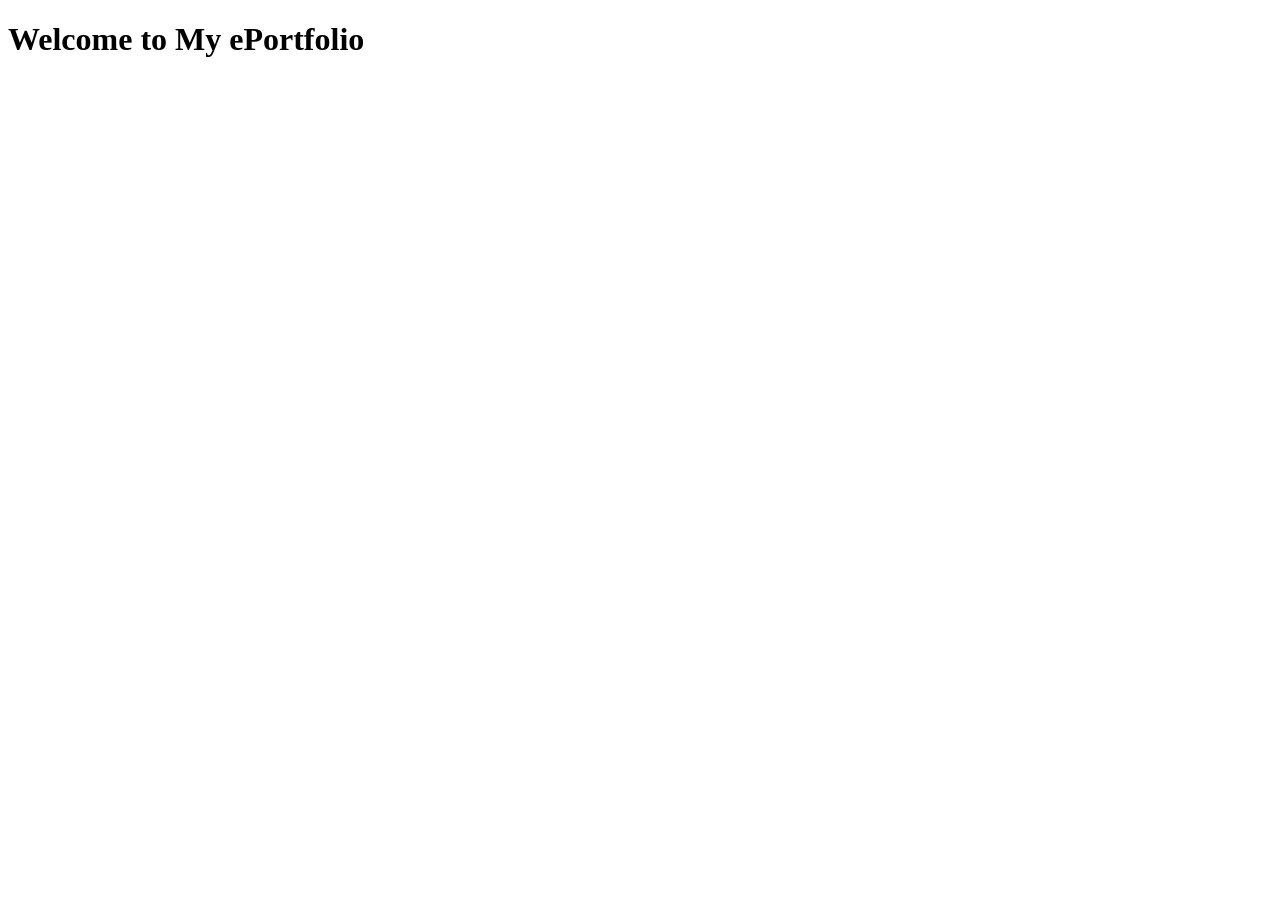
==== index.html @ e2fa6a18 "initial commit" ====
<!DOCTYPE html>
<html lang="en">
<head>
    <meta charset="UTF-8">
    <meta name="viewport" content="width=device-width, initial-scale=1.0">
    <title>Jonas Besier - ePortfolio</title>
</head>
<body>
    <header>
        <h1>Welcome to My ePortfolio</h1>
    </header>
    
    <main>
        <!-- Your content goes here -->
    </main>
</body>
</html>
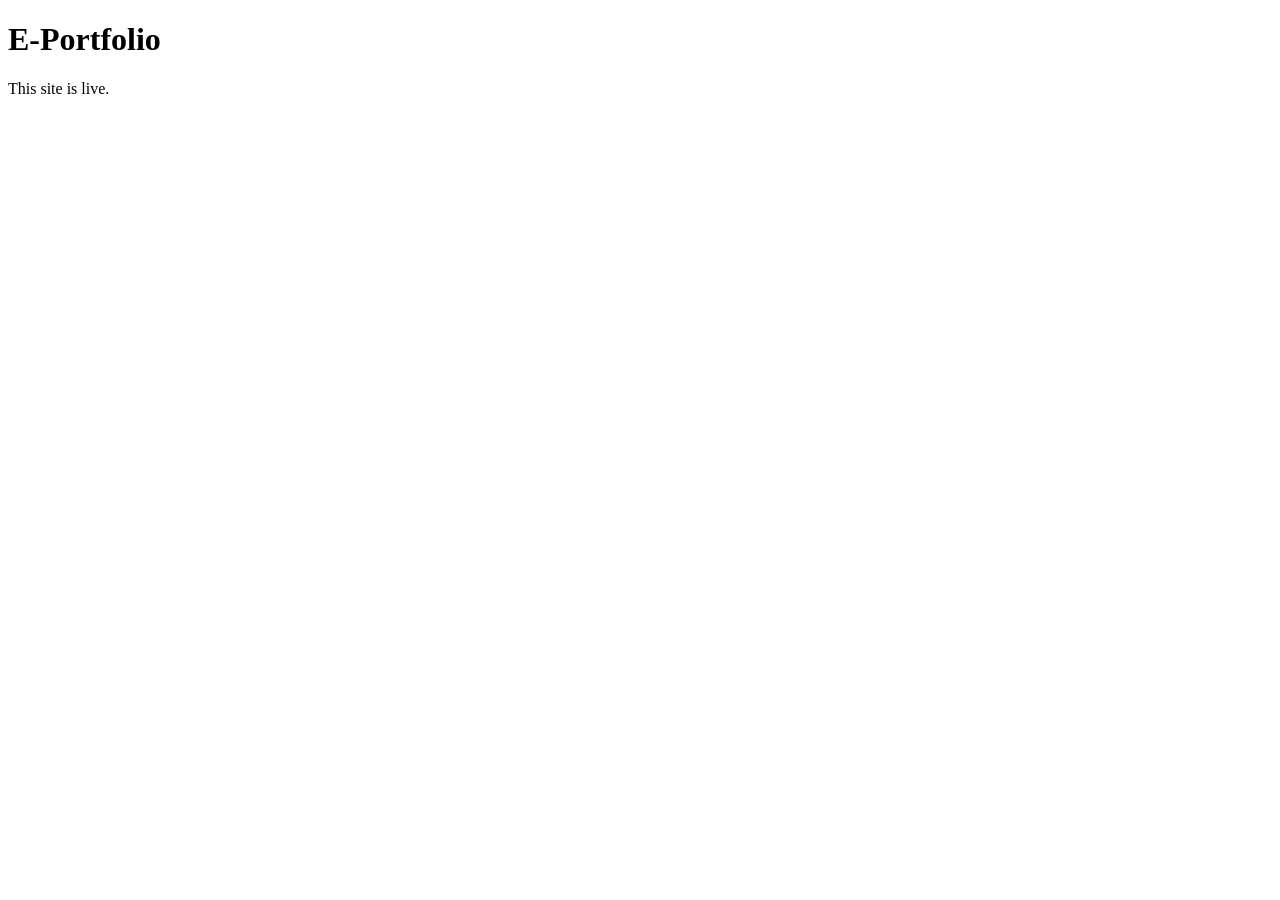
==== commit c36ca3fd: "test" ====
--- a/index.html
+++ b/index.html
@@ -1,17 +1,12 @@
-<!DOCTYPE html>
+<!doctype html>
 <html lang="en">
-<head>
-    <meta charset="UTF-8">
-    <meta name="viewport" content="width=device-width, initial-scale=1.0">
-    <title>Jonas Besier - ePortfolio</title>
-</head>
-<body>
-    <header>
-        <h1>Welcome to My ePortfolio</h1>
-    </header>
-    
-    <main>
-        <!-- Your content goes here -->
-    </main>
-</body>
-</html>+  <head>
+    <meta charset="utf-8">
+    <meta name="viewport" content="width=device-width, initial-scale=1">
+    <title>E-Portfolio</title>
+  </head>
+  <body>
+    <h1>E-Portfolio</h1>
+    <p>This site is live.</p>
+  </body>
+</html>
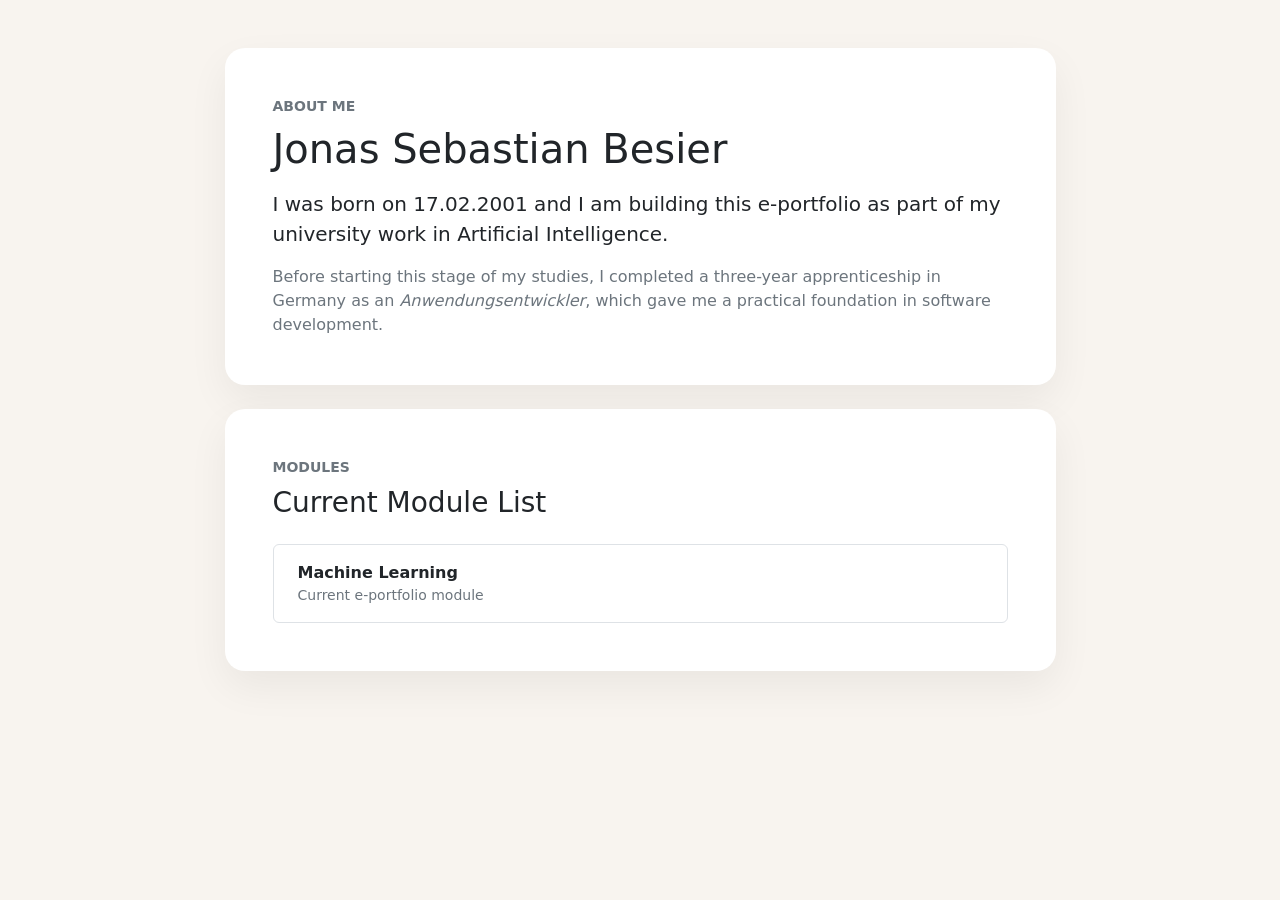
==== commit ad27b460: "added a main page" ====
--- a/index.html
+++ b/index.html
@@ -3,10 +3,68 @@
   <head>
     <meta charset="utf-8">
     <meta name="viewport" content="width=device-width, initial-scale=1">
-    <title>E-Portfolio</title>
+    <title>Jonas Sebastian Besier | E-Portfolio</title>
+    <link
+      href="https://cdn.jsdelivr.net/npm/bootstrap@5.3.8/dist/css/bootstrap.min.css"
+      rel="stylesheet"
+      integrity="sha384-sRIl4kxILFvY47J16cr9ZwB07vP4J8+LH7qKQnuqkuIAvNWLzeN8tE5YBujZqJLB"
+      crossorigin="anonymous"
+    >
+    <style>
+      body {
+        background-color: #f8f4ef;
+      }
+
+      .intro-card,
+      .module-card {
+        border: 0;
+        border-radius: 1.25rem;
+        box-shadow: 0 1rem 2.5rem rgba(0, 0, 0, 0.06);
+      }
+    </style>
   </head>
   <body>
-    <h1>E-Portfolio</h1>
-    <p>This site is live.</p>
+    <main class="py-5">
+      <div class="container">
+        <div class="row justify-content-center">
+          <div class="col-lg-9">
+            <div class="card intro-card mb-4">
+              <div class="card-body p-4 p-md-5">
+                <p class="text-uppercase text-secondary fw-semibold small mb-2">About Me</p>
+                <h1 class="display-6 mb-3">Jonas Sebastian Besier</h1>
+                <p class="lead mb-3">
+                  I was born on 17.02.2001 and I am building this e-portfolio as part of my
+                  university work in Artificial Intelligence.
+                </p>
+                <p class="mb-0 text-secondary">
+                  Before starting this stage of my studies, I completed a three-year apprenticeship
+                  in Germany as an <em>Anwendungsentwickler</em>, which gave me a practical
+                  foundation in software development.
+                </p>
+              </div>
+            </div>
+
+            <div class="card module-card">
+              <div class="card-body p-4 p-md-5">
+                <p class="text-uppercase text-secondary fw-semibold small mb-2">Modules</p>
+                <h2 class="h3 mb-4">Current Module List</h2>
+                <div class="list-group">
+                  <div class="list-group-item list-group-item-action py-3 px-4">
+                    <div class="fw-semibold">Machine Learning</div>
+                    <div class="text-secondary small">Current e-portfolio module</div>
+                  </div>
+                </div>
+              </div>
+            </div>
+          </div>
+        </div>
+      </div>
+    </main>
+
+    <script
+      src="https://cdn.jsdelivr.net/npm/bootstrap@5.3.8/dist/js/bootstrap.bundle.min.js"
+      integrity="sha384-FKyoEForCGlyvwx9Hj09JcYn3nv7wiPVlz7YYwJrWVcXK/BmnVDxM+D2scQbITxI"
+      crossorigin="anonymous"
+    ></script>
   </body>
 </html>
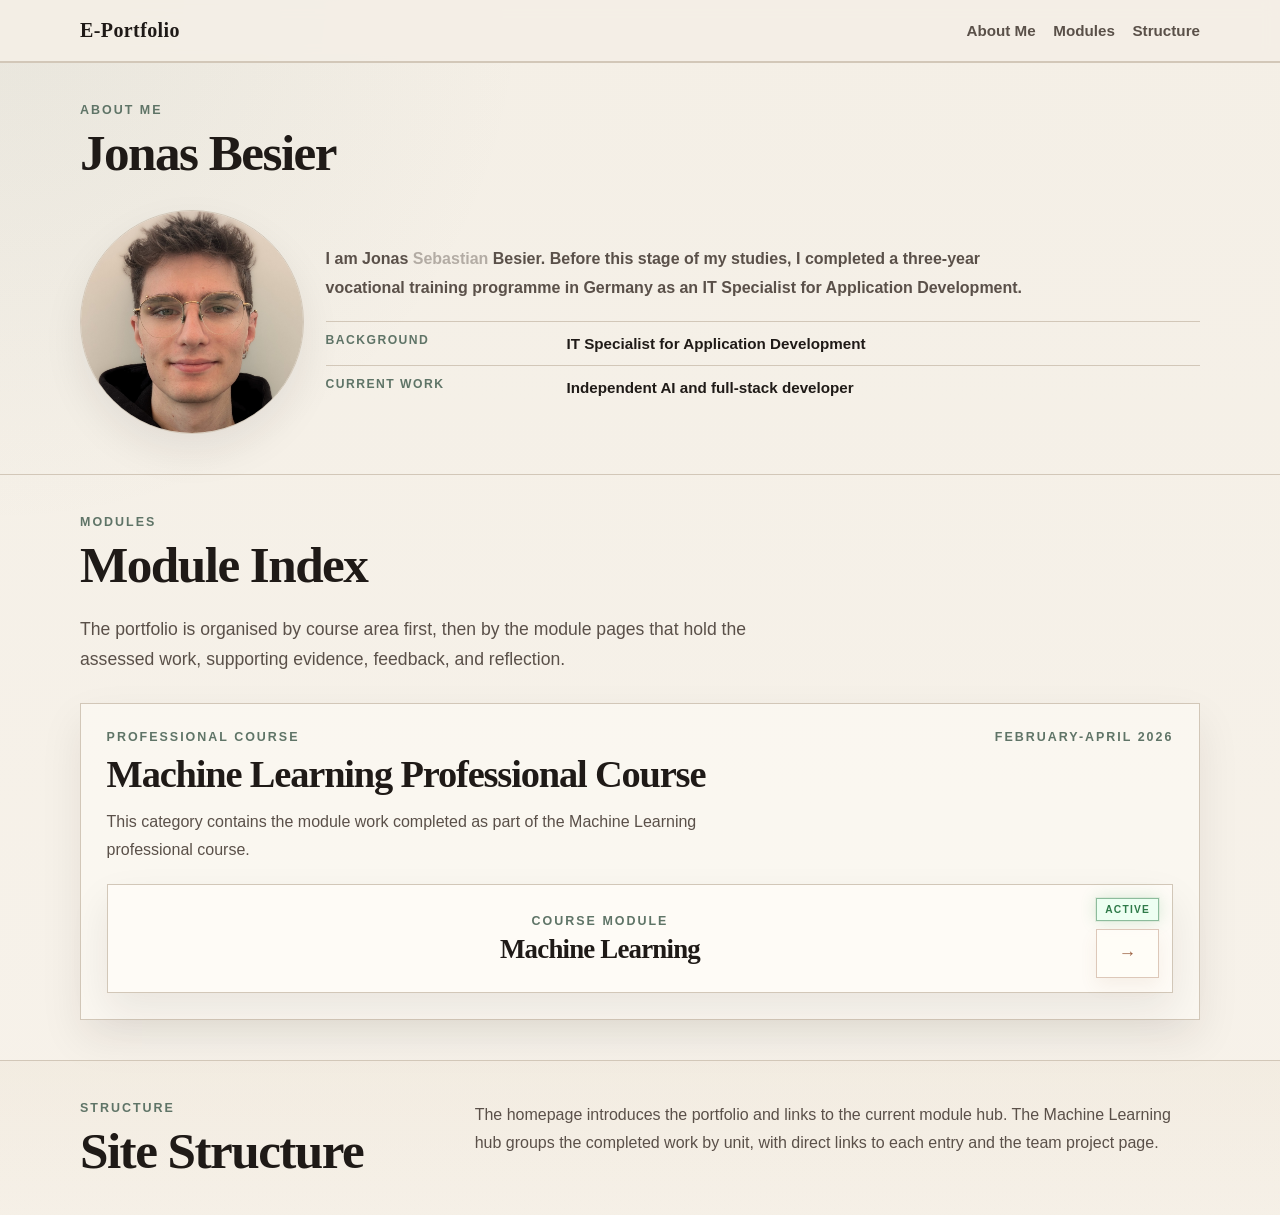
==== commit 411fc307: "Fix portfolio links and clean up structure" ====
--- a/index.html
+++ b/index.html
@@ -3,68 +3,125 @@
   <head>
     <meta charset="utf-8">
     <meta name="viewport" content="width=device-width, initial-scale=1">
-    <title>Jonas Sebastian Besier | E-Portfolio</title>
-    <link
-      href="https://cdn.jsdelivr.net/npm/bootstrap@5.3.8/dist/css/bootstrap.min.css"
-      rel="stylesheet"
-      integrity="sha384-sRIl4kxILFvY47J16cr9ZwB07vP4J8+LH7qKQnuqkuIAvNWLzeN8tE5YBujZqJLB"
-      crossorigin="anonymous"
-    >
-    <style>
-      body {
-        background-color: #f8f4ef;
-      }
-
-      .intro-card,
-      .module-card {
-        border: 0;
-        border-radius: 1.25rem;
-        box-shadow: 0 1rem 2.5rem rgba(0, 0, 0, 0.06);
-      }
-    </style>
+    <title>E-Portfolio</title>
+    <link rel="stylesheet" href="styles.css">
+    <script src="script.js" defer></script>
   </head>
   <body>
-    <main class="py-5">
-      <div class="container">
-        <div class="row justify-content-center">
-          <div class="col-lg-9">
-            <div class="card intro-card mb-4">
-              <div class="card-body p-4 p-md-5">
-                <p class="text-uppercase text-secondary fw-semibold small mb-2">About Me</p>
-                <h1 class="display-6 mb-3">Jonas Sebastian Besier</h1>
-                <p class="lead mb-3">
-                  I was born on 17.02.2001 and I am building this e-portfolio as part of my
-                  university work in Artificial Intelligence.
+    <header class="site-header">
+      <div class="shell header-row">
+        <a class="brand" href="index.html">E-Portfolio</a>
+        <div class="header-actions">
+          <button
+            class="nav-toggle"
+            type="button"
+            aria-expanded="false"
+            aria-controls="site-nav"
+            aria-label="Open navigation menu"
+          >
+            <span></span>
+            <span></span>
+            <span></span>
+          </button>
+          <nav id="site-nav" class="site-nav" aria-label="Primary">
+            <a href="#about-me">About Me</a>
+            <a href="#modules">Modules</a>
+            <a href="#structure">Structure</a>
+          </nav>
+        </div>
+      </div>
+    </header>
+
+    <main>
+      <section id="about-me" class="section">
+        <div class="shell section-grid about-section-grid reveal">
+          <div class="section-head">
+            <p class="eyebrow">About Me</p>
+            <h2>Jonas Besier</h2>
+          </div>
+          <div class="section-copy">
+            <div class="about-profile">
+              <figure class="profile-photo">
+                <img src="assets/images/jonas-besier.jpg" alt="Jonas Besier">
+              </figure>
+              <div class="about-text">
+                <p class="about-summary">
+                  I am Jonas <span class="muted-name">Sebastian</span> Besier. Before this stage
+                  of my studies, I completed a three-year vocational training programme in Germany
+                  as an IT Specialist for Application Development.
                 </p>
-                <p class="mb-0 text-secondary">
-                  Before starting this stage of my studies, I completed a three-year apprenticeship
-                  in Germany as an <em>Anwendungsentwickler</em>, which gave me a practical
-                  foundation in software development.
-                </p>
-              </div>
-            </div>
-
-            <div class="card module-card">
-              <div class="card-body p-4 p-md-5">
-                <p class="text-uppercase text-secondary fw-semibold small mb-2">Modules</p>
-                <h2 class="h3 mb-4">Current Module List</h2>
-                <div class="list-group">
-                  <div class="list-group-item list-group-item-action py-3 px-4">
-                    <div class="fw-semibold">Machine Learning</div>
-                    <div class="text-secondary small">Current e-portfolio module</div>
-                  </div>
-                </div>
+                <ul class="about-facts" aria-label="Profile highlights">
+                  <li>
+                    <span>Background</span>
+                    <strong>IT Specialist for Application Development</strong>
+                  </li>
+                  <li>
+                    <span>Current work</span>
+                    <strong>Independent AI and full-stack developer</strong>
+                  </li>
+                </ul>
               </div>
             </div>
           </div>
         </div>
-      </div>
+      </section>
+
+      <section id="modules" class="section">
+        <div class="shell">
+          <div class="section-head section-head-wide reveal">
+            <p class="eyebrow">Modules</p>
+            <h2>Module Index</h2>
+            <p class="section-intro">
+              The portfolio is organised by course area first, then by the module pages that hold
+              the assessed work, supporting evidence, feedback, and reflection.
+            </p>
+          </div>
+
+          <section class="course-group reveal reveal-delay-1" aria-label="Machine Learning Professional Course">
+            <div class="course-group-head">
+              <div class="course-meta">
+                <p class="eyebrow">Professional Course</p>
+                <p class="timeframe">February-April 2026</p>
+              </div>
+              <h3>Machine Learning Professional Course</h3>
+              <p class="course-group-copy">
+                This category contains the module work completed as part of the Machine Learning
+                professional course.
+              </p>
+            </div>
+
+            <a class="module-card" href="machine-learning/index.html">
+              <div class="module-card-head">
+                <div>
+                  <p class="card-label">Course Module</p>
+                  <h3>Machine Learning</h3>
+                </div>
+              </div>
+              <span class="status-chip status-chip-active">Active</span>
+              <div class="module-card-foot">
+                <span class="module-card-button">Open module hub</span>
+              </div>
+            </a>
+          </section>
+        </div>
+      </section>
+
+      <section id="structure" class="section section-alt">
+        <div class="shell section-grid reveal">
+          <div class="section-head">
+            <p class="eyebrow">Structure</p>
+            <h2>Site Structure</h2>
+          </div>
+          <div class="section-copy">
+            <p>
+              The homepage introduces the portfolio and links to the current module hub. The
+              Machine Learning hub groups the completed work by unit, with direct links to each
+              entry and the team project page.
+            </p>
+          </div>
+        </div>
+      </section>
     </main>
 
-    <script
-      src="https://cdn.jsdelivr.net/npm/bootstrap@5.3.8/dist/js/bootstrap.bundle.min.js"
-      integrity="sha384-FKyoEForCGlyvwx9Hj09JcYn3nv7wiPVlz7YYwJrWVcXK/BmnVDxM+D2scQbITxI"
-      crossorigin="anonymous"
-    ></script>
   </body>
 </html>
--- a/styles.css
+++ b/styles.css
@@ -0,0 +1,1155 @@
+:root {
+  color-scheme: light;
+  --paper: #f4efe6;
+  --paper-strong: #ece3d4;
+  --ink: #1f1a17;
+  --ink-soft: #5a5049;
+  --line: #d2c7b8;
+  --line-strong: #b9ab97;
+  --sage: #5f7467;
+  --rust: #9c6041;
+  --rust-soft: #c88a63;
+  --white: #fffdf8;
+  --shadow: 0 18px 40px rgba(36, 28, 21, 0.08);
+  --font-display: "Iowan Old Style", "Palatino Linotype", "Book Antiqua", "URW Palladio L", serif;
+  --font-body: "Avenir Next", "Frutiger", "Trebuchet MS", sans-serif;
+}
+
+*,
+*::before,
+*::after {
+  box-sizing: border-box;
+}
+
+html {
+  scroll-behavior: smooth;
+}
+
+body {
+  margin: 0;
+  min-height: 100vh;
+  background:
+    radial-gradient(circle at top left, rgba(95, 116, 103, 0.08), transparent 30%),
+    linear-gradient(180deg, var(--paper) 0%, #f7f2ea 100%);
+  color: var(--ink);
+  font-family: var(--font-body);
+}
+
+a {
+  color: inherit;
+}
+
+.reveal {
+  --reveal-delay: 0ms;
+  opacity: 1;
+  transform: none;
+  transition: none;
+}
+
+.reveal-delay-1 {
+  --reveal-delay: 90ms;
+}
+
+.reveal-delay-2 {
+  --reveal-delay: 180ms;
+}
+
+.reveal-delay-3 {
+  --reveal-delay: 270ms;
+}
+
+.shell {
+  width: min(100% - 2rem, 70rem);
+  margin: 0 auto;
+}
+
+.site-header {
+  position: sticky;
+  top: 0;
+  z-index: 1000;
+  border-bottom: 1px solid var(--line);
+  background: rgba(244, 239, 230, 0.94);
+  backdrop-filter: blur(8px);
+}
+
+section[id] {
+  scroll-margin-top: 6.5rem;
+}
+
+.header-row,
+.footer-row {
+  display: flex;
+  align-items: center;
+  justify-content: space-between;
+  gap: 1rem;
+  padding: 1.2rem 0;
+}
+
+.brand {
+  font-family: var(--font-display);
+  font-size: 1.25rem;
+  font-weight: 700;
+  letter-spacing: 0.02em;
+  text-decoration: none;
+}
+
+.header-context {
+  display: none;
+  color: var(--ink-soft);
+  font-size: 0.78rem;
+  font-weight: 700;
+  letter-spacing: 0.02em;
+  text-transform: none;
+}
+
+.header-actions {
+  display: flex;
+  align-items: center;
+  gap: 1rem;
+}
+
+.nav-toggle {
+  display: none;
+  align-items: center;
+  justify-content: center;
+  flex-direction: column;
+  gap: 0.28rem;
+  width: 2.85rem;
+  height: 2.85rem;
+  padding: 0;
+  border: 1px solid var(--line);
+  background: rgba(255, 253, 248, 0.78);
+  color: var(--ink);
+  cursor: pointer;
+  box-shadow: var(--shadow);
+}
+
+.nav-toggle span {
+  display: block;
+  width: 1.1rem;
+  height: 1.5px;
+  background: var(--ink);
+  transition:
+    transform 220ms ease,
+    opacity 220ms ease;
+}
+
+.site-nav {
+  display: flex;
+  flex-wrap: wrap;
+  gap: 1.1rem;
+}
+
+.site-nav a {
+  color: var(--ink-soft);
+  font-size: 0.95rem;
+  font-weight: 600;
+  text-decoration: none;
+}
+
+.back-link {
+  color: var(--rust-soft);
+  font-size: 0.95rem;
+  font-weight: 600;
+  text-decoration: none;
+}
+
+.site-nav a:hover,
+.site-nav a:focus,
+.module-card:hover,
+.module-card:focus {
+  color: var(--ink);
+}
+
+.back-link:hover,
+.back-link:focus {
+  color: var(--rust);
+}
+
+.hero,
+.module-stage {
+  padding: 4.5rem 0 3rem;
+}
+
+.hero-grid,
+.section-grid {
+  display: grid;
+  gap: 2rem;
+}
+
+.hero-grid {
+  grid-template-columns: minmax(0, 1fr);
+}
+
+.hero-copy {
+  max-width: 52rem;
+}
+
+.eyebrow,
+.panel-kicker,
+.card-label {
+  margin: 0 0 0.75rem;
+  color: var(--sage);
+  font-size: 0.78rem;
+  font-weight: 700;
+  letter-spacing: 0.16em;
+  text-transform: uppercase;
+}
+
+.module-card-head .card-label {
+  margin: 0 0 0.55rem;
+}
+
+.hero-title,
+.section-head h2,
+.module-card h3,
+.roadmap h2 {
+  margin: 0;
+  font-family: var(--font-display);
+  font-weight: 700;
+  letter-spacing: -0.03em;
+  line-height: 0.95;
+}
+
+.hero-title {
+  max-width: 12ch;
+  font-size: clamp(3rem, 7vw, 5.6rem);
+}
+
+.lead,
+.section-intro {
+  max-width: 42rem;
+  margin: 1.5rem 0 0;
+  color: var(--ink-soft);
+  font-size: 1.1rem;
+  line-height: 1.75;
+}
+
+.hero-actions {
+  display: flex;
+  gap: 0.75rem;
+  margin-top: 1.5rem;
+}
+
+.cta-link {
+  display: inline-flex;
+  align-items: center;
+  justify-content: center;
+  padding: 0.82rem 1rem;
+  border: 1px solid var(--line);
+  background: rgba(255, 253, 248, 0.84);
+  box-shadow: var(--shadow);
+  color: var(--ink);
+  font-size: 0.95rem;
+  font-weight: 700;
+  text-decoration: none;
+}
+
+.cta-link:hover,
+.cta-link:focus {
+  border-color: var(--line-strong);
+  color: var(--ink);
+}
+
+.summary-panel,
+.module-card,
+.roadmap article {
+  border: 1px solid var(--line);
+  background: rgba(255, 253, 248, 0.8);
+  box-shadow: var(--shadow);
+}
+
+.summary-panel {
+  padding: 1.5rem;
+}
+
+.meta-list {
+  margin: 0;
+  padding: 0;
+  list-style: none;
+}
+
+.meta-list li {
+  display: flex;
+  justify-content: space-between;
+  gap: 1rem;
+  padding: 0.9rem 0;
+  border-top: 1px solid var(--line);
+}
+
+.meta-list li:first-child {
+  border-top: 0;
+  padding-top: 0;
+}
+
+.meta-list span {
+  color: var(--ink-soft);
+}
+
+.meta-list strong {
+  font-weight: 700;
+  text-align: right;
+}
+
+.section {
+  padding: 2.5rem 0;
+  border-top: 1px solid var(--line);
+}
+
+.section-alt {
+  background: linear-gradient(180deg, rgba(236, 227, 212, 0.38), rgba(236, 227, 212, 0.14));
+}
+
+.section-grid {
+  grid-template-columns: minmax(14rem, 0.8fr) minmax(0, 1.6fr);
+}
+
+.about-section-grid {
+  grid-template-columns: minmax(0, 1fr);
+}
+
+.section-head h2 {
+  font-size: clamp(2rem, 4vw, 3.2rem);
+}
+
+.section-head-wide {
+  max-width: 44rem;
+  margin-bottom: 1.75rem;
+}
+
+.section-copy p {
+  margin: 0 0 1rem;
+  max-width: 44rem;
+  color: var(--ink-soft);
+  font-size: 1rem;
+  line-height: 1.8;
+}
+
+.section-copy p:last-child {
+  margin-bottom: 0;
+}
+
+.about-profile {
+  display: grid;
+  grid-template-columns: minmax(11rem, 14rem) minmax(0, 1fr);
+  align-items: center;
+  gap: 1.35rem;
+}
+
+.profile-photo {
+  margin: 0;
+}
+
+.profile-photo img {
+  display: block;
+  width: 100%;
+  aspect-ratio: 1;
+  border: 1px solid var(--line);
+  border-radius: 50%;
+  box-shadow: var(--shadow);
+  object-fit: cover;
+}
+
+.about-text {
+  min-width: 0;
+}
+
+.about-summary {
+  color: var(--ink);
+  font-size: 1.08rem;
+  font-weight: 600;
+  line-height: 1.65;
+}
+
+.muted-name {
+  opacity: 0.42;
+}
+
+.about-facts {
+  display: grid;
+  gap: 0.65rem;
+  margin: 1.15rem 0 0;
+  padding: 0;
+  list-style: none;
+}
+
+.about-facts li {
+  display: grid;
+  grid-template-columns: minmax(7.5rem, 0.36fr) minmax(0, 1fr);
+  gap: 0.8rem;
+  align-items: start;
+  padding-top: 0.65rem;
+  border-top: 1px solid var(--line);
+}
+
+.about-facts span {
+  color: var(--sage);
+  font-size: 0.76rem;
+  font-weight: 700;
+  letter-spacing: 0.12em;
+  text-transform: uppercase;
+}
+
+.about-facts strong {
+  color: var(--ink);
+  font-size: 0.95rem;
+  line-height: 1.45;
+}
+
+.focus-list {
+  display: flex;
+  flex-wrap: wrap;
+  gap: 0.75rem;
+  margin: 0;
+  padding: 0;
+  list-style: none;
+}
+
+.focus-list li {
+  padding: 0.8rem 1rem;
+  border: 1px solid var(--line);
+  background: rgba(255, 253, 248, 0.74);
+  color: var(--ink);
+  font-size: 0.95rem;
+  font-weight: 600;
+}
+
+.structure-list {
+  margin-top: 1rem;
+}
+
+.structure-list li {
+  flex: 1 1 14rem;
+}
+
+.module-card {
+  display: block;
+  position: relative;
+  padding: 1.05rem 1.15rem;
+  text-decoration: none;
+  transition: transform 180ms ease, border-color 180ms ease, box-shadow 180ms ease;
+}
+
+.module-card-static {
+  cursor: default;
+}
+
+.module-card-static:hover,
+.module-card-static:focus {
+  transform: none;
+  border-color: var(--line);
+}
+
+.archive-group + .archive-group {
+  margin-top: 0.95rem;
+  padding-top: 0.95rem;
+  border-top: 1px solid var(--line);
+}
+
+.archive-group {
+  display: grid;
+  grid-template-columns: minmax(0, 1fr);
+  gap: 1rem;
+  align-items: start;
+}
+
+.archive-heading {
+  margin-bottom: 0.15rem;
+  padding-top: 0.2rem;
+}
+
+.archive-group > .module-card,
+.archive-group > .archive-note {
+  grid-column: auto;
+}
+
+.archive-group .module-card + .module-card,
+.archive-group .module-card + .archive-note,
+.archive-group .archive-note + .module-card {
+  margin-top: 0.75rem;
+}
+
+.archive-heading h3,
+.archive-note h4 {
+  margin: 0.35rem 0 0;
+  font-family: var(--font-display);
+  font-size: clamp(1.15rem, 1.6vw, 1.45rem);
+  font-weight: 700;
+  letter-spacing: -0.02em;
+  line-height: 1.05;
+}
+
+.archive-note {
+  padding: 1.6rem;
+  border: 1px solid var(--line);
+  background: rgba(255, 253, 248, 0.68);
+  box-shadow: var(--shadow);
+}
+
+.archive-note--todo {
+  border-color: var(--line);
+  background: rgba(255, 253, 248, 0.8);
+}
+
+.archive-note .status-chip {
+  margin-bottom: 1rem;
+}
+
+.course-group {
+  padding: 1.6rem;
+  border: 1px solid var(--line);
+  background: rgba(255, 253, 248, 0.52);
+  box-shadow: var(--shadow);
+}
+
+.course-group-head {
+  margin-bottom: 1.25rem;
+}
+
+.course-meta {
+  display: flex;
+  align-items: center;
+  justify-content: space-between;
+  gap: 1rem;
+  width: 100%;
+  margin-bottom: 0.75rem;
+}
+
+.course-meta .eyebrow {
+  margin-bottom: 0;
+}
+
+.timeframe {
+  margin: 0;
+  color: var(--sage);
+  font-size: 0.78rem;
+  font-weight: 700;
+  letter-spacing: 0.16em;
+  text-transform: uppercase;
+  white-space: nowrap;
+}
+
+.course-group-head h3 {
+  margin: 0;
+  max-width: 46rem;
+  font-family: var(--font-display);
+  font-size: clamp(1.9rem, 3vw, 2.8rem);
+  font-weight: 700;
+  letter-spacing: -0.03em;
+  line-height: 0.98;
+}
+
+.course-group-copy {
+  max-width: 42rem;
+  margin: 0.9rem 0 0;
+  color: var(--ink-soft);
+  line-height: 1.75;
+}
+
+.module-card:hover,
+.module-card:focus {
+  transform: translateY(-2px);
+  border-color: var(--line-strong);
+}
+
+.module-card-head,
+.module-card-foot {
+  display: flex;
+  align-items: center;
+  justify-content: space-between;
+  gap: 1rem;
+}
+
+.module-card-head {
+  display: flex;
+  min-height: 4.6rem;
+  padding-right: 5rem;
+  align-items: center;
+  justify-content: center;
+  text-align: center;
+}
+
+.module-card-head > div {
+  width: 100%;
+}
+
+.module-card-head .card-label {
+  display: block;
+  margin-bottom: 0.45rem;
+}
+
+.module-card h3,
+.roadmap h2 {
+  font-size: clamp(1.3rem, 2.1vw, 1.75rem);
+  line-height: 1;
+}
+
+.module-card-foot {
+  position: absolute;
+  top: 2.75rem;
+  bottom: 0.85rem;
+  right: 0.85rem;
+  justify-content: center;
+  gap: 0;
+  padding-top: 0;
+  color: var(--ink-soft);
+  font-size: 0.95rem;
+}
+
+.module-card-button {
+  display: inline-flex;
+  align-items: center;
+  justify-content: center;
+  width: 3.9rem;
+  height: 100%;
+  min-height: 2.9rem;
+  padding: 0.36rem 0;
+  border: 1px solid rgba(156, 96, 65, 0.34);
+  background: rgba(255, 253, 248, 0.9);
+  box-shadow: 0 8px 18px rgba(156, 96, 65, 0.08);
+  color: var(--rust);
+  font-size: 0;
+  font-weight: 700;
+  letter-spacing: 0.11em;
+  line-height: 1;
+  text-transform: uppercase;
+  transition:
+    transform 180ms ease,
+    box-shadow 180ms ease,
+    border-color 180ms ease,
+    background 180ms ease,
+    color 180ms ease,
+    filter 180ms ease;
+}
+
+.module-card-button::after {
+  content: "→";
+  font-size: 1.1rem;
+  line-height: 1;
+}
+
+.module-card:hover .module-card-button,
+.module-card:focus .module-card-button {
+  transform: translateY(-1px);
+  border-color: rgba(47, 122, 73, 0.5);
+  background: rgba(237, 255, 242, 0.98);
+  box-shadow:
+    0 0 0 1px rgba(47, 122, 73, 0.08),
+    0 0 16px rgba(69, 171, 101, 0.22);
+  color: #2f7a49;
+  filter: saturate(1.02);
+}
+
+.module-card > .status-chip,
+.module-card-head > .status-chip {
+  position: absolute;
+  top: 0.85rem;
+  right: 0.85rem;
+  justify-content: center;
+  width: 3.9rem;
+  padding: 0.3rem 0.5rem;
+  font-size: 0.64rem;
+  letter-spacing: 0.12em;
+}
+
+.card-arrow {
+  flex: 0 0 auto;
+  color: var(--rust);
+  font-size: 1.1rem;
+  font-weight: 700;
+  line-height: 1;
+}
+
+.module-main {
+  min-height: calc(100vh - 5rem);
+}
+
+.module-shell {
+  display: grid;
+  gap: 1.5rem;
+}
+
+.entry-main {
+  min-height: calc(100vh - 5rem);
+}
+
+.entry-shell {
+  display: grid;
+  gap: 1.5rem;
+}
+
+.module-lead {
+  max-width: 48rem;
+}
+
+.roadmap {
+  display: grid;
+  grid-template-columns: repeat(3, minmax(0, 1fr));
+  gap: 1rem;
+  margin-top: 1rem;
+}
+
+.roadmap article {
+  padding: 1.4rem;
+}
+
+.roadmap p:last-child {
+  margin: 0.8rem 0 0;
+  color: var(--ink-soft);
+  line-height: 1.75;
+}
+
+.entry-meta-strip {
+  display: flex;
+  flex-wrap: wrap;
+  align-items: flex-start;
+  gap: 0.75rem;
+}
+
+.entry-meta-strip .status-chip {
+  flex: 0 0 auto;
+  padding: 0.65rem 0.9rem;
+  font-size: 0.9rem;
+  font-weight: 600;
+  letter-spacing: 0;
+  line-height: 1.4;
+  text-transform: none;
+}
+
+.meta-pill {
+  padding: 0.65rem 0.9rem;
+  border: 1px solid var(--line);
+  background: rgba(255, 253, 248, 0.76);
+  color: var(--ink-soft);
+  font-size: 0.9rem;
+  font-weight: 600;
+  line-height: 1.4;
+}
+
+.meta-pill strong {
+  color: var(--ink);
+}
+
+.entry-body {
+  display: grid;
+  gap: 1rem;
+}
+
+.entry-block {
+  padding: 1.45rem;
+  border: 1px solid var(--line);
+  background: rgba(255, 253, 248, 0.8);
+  box-shadow: var(--shadow);
+}
+
+.entry-block h2,
+.feedback-grid h3 {
+  margin: 0;
+  font-family: var(--font-display);
+  font-size: clamp(1.55rem, 2.4vw, 2.1rem);
+  font-weight: 700;
+  letter-spacing: -0.02em;
+  line-height: 1.02;
+}
+
+.entry-block > p,
+.entry-block li,
+.feedback-card p {
+  color: var(--ink-soft);
+  line-height: 1.8;
+}
+
+.entry-block h3,
+.feedback-card h4 {
+  margin: 1.25rem 0 0;
+  font-family: var(--font-body);
+  font-size: 0.95rem;
+  font-weight: 700;
+  letter-spacing: 0.08em;
+  text-transform: uppercase;
+}
+
+.entry-block > p:first-of-type,
+.feedback-card p:first-of-type {
+  margin-top: 0.95rem;
+}
+
+.entry-block ul,
+.entry-block ol,
+.reference-list {
+  margin: 0.95rem 0 0;
+  padding-left: 1.2rem;
+}
+
+.feedback-card ul,
+.feedback-card ol {
+  margin: 0.95rem 0 0;
+  padding-left: 1.2rem;
+}
+
+.entry-block li + li,
+.reference-list li + li {
+  margin-top: 0.55rem;
+}
+
+.feedback-grid {
+  display: grid;
+  grid-template-columns: repeat(2, minmax(0, 1fr));
+  gap: 1rem;
+  margin-top: 1rem;
+}
+
+.feedback-card {
+  padding: 1.15rem;
+  border: 1px solid var(--line);
+  background: rgba(244, 239, 230, 0.66);
+}
+
+.journal-entry + .journal-entry {
+  margin-top: 1rem;
+  padding-top: 1rem;
+  border-top: 1px solid var(--line);
+}
+
+#reflection-journal .journal-separator {
+  margin: 0.9rem 0 1rem;
+  border-top: 1px solid var(--line);
+}
+
+#reflection-journal .journal-entry:first-of-type {
+  margin-top: 0;
+}
+
+.journal-entry h3 {
+  margin: 0;
+  padding-bottom: 0;
+  font-family: var(--font-display);
+  font-size: clamp(1.55rem, 2.4vw, 2.1rem);
+  font-weight: 700;
+  letter-spacing: -0.02em;
+  line-height: 1.02;
+  text-transform: none;
+}
+
+.journal-entry p {
+  margin: 0.95rem 0 0;
+  color: var(--ink-soft);
+  line-height: 1.8;
+}
+
+.evidence-grid {
+  display: grid;
+  grid-template-columns: repeat(2, minmax(0, 1fr));
+  gap: 1rem;
+  margin-top: 1rem;
+}
+
+.evidence-card {
+  margin: 0;
+  padding: 0.85rem;
+  border: 1px solid var(--line);
+  background: rgba(244, 239, 230, 0.66);
+}
+
+.evidence-card img {
+  display: block;
+  width: 100%;
+  height: auto;
+  border: 1px solid rgba(31, 26, 23, 0.08);
+}
+
+.evidence-card figcaption {
+  margin-top: 0.75rem;
+  color: var(--ink-soft);
+  font-size: 0.92rem;
+  line-height: 1.6;
+}
+
+.data-table-wrap {
+  overflow-x: auto;
+  margin-top: 1rem;
+}
+
+.data-table {
+  width: 100%;
+  border-collapse: collapse;
+  min-width: 38rem;
+}
+
+.data-table th,
+.data-table td {
+  padding: 0.85rem 0.9rem;
+  border: 1px solid var(--line);
+  text-align: left;
+  vertical-align: top;
+  overflow-wrap: anywhere;
+  word-break: break-word;
+}
+
+.data-table th {
+  color: var(--ink);
+  background: rgba(244, 239, 230, 0.92);
+  font-weight: 700;
+}
+
+.entry-note {
+  margin-top: 1rem;
+  padding: 1rem 1.1rem;
+  border: 1px solid var(--line);
+  background: rgba(244, 239, 230, 0.66);
+}
+
+.feedback-meta {
+  margin: 0.45rem 0 0;
+  color: var(--sage);
+  font-size: 0.82rem;
+  font-weight: 700;
+  letter-spacing: 0.08em;
+  text-transform: uppercase;
+}
+
+.pending-block {
+  border-left: 4px solid var(--rust);
+}
+
+.pending-list strong {
+  color: var(--ink);
+}
+
+.status-chip {
+  display: inline-flex;
+  align-items: center;
+  width: fit-content;
+  max-width: 100%;
+  justify-self: start;
+  align-self: start;
+  margin: 0;
+  padding: 0.42rem 0.72rem;
+  border: 1px solid rgba(156, 96, 65, 0.3);
+  color: var(--rust);
+  background: rgba(255, 248, 243, 0.78);
+  font-size: 0.78rem;
+  font-weight: 700;
+  letter-spacing: 0.08em;
+  text-transform: uppercase;
+}
+
+.status-chip-alert {
+  border-color: rgba(180, 75, 57, 0.58);
+  background: rgba(255, 237, 233, 0.98);
+  color: #b44b39;
+  box-shadow:
+    0 0 0 1px rgba(180, 75, 57, 0.08),
+    0 0 14px rgba(180, 75, 57, 0.18);
+}
+
+.status-chip-pending {
+  border-color: rgba(180, 75, 57, 0.58);
+  background: rgba(255, 237, 233, 0.98);
+  color: #b44b39;
+  box-shadow:
+    0 0 0 1px rgba(180, 75, 57, 0.08),
+    0 0 14px rgba(180, 75, 57, 0.18);
+}
+
+.status-chip-success {
+  border-color: rgba(47, 122, 73, 0.5);
+  background: rgba(237, 255, 242, 0.98);
+  color: #2f7a49;
+  box-shadow:
+    0 0 0 1px rgba(47, 122, 73, 0.08),
+    0 0 16px rgba(69, 171, 101, 0.22);
+}
+
+.status-chip-active {
+  border-color: rgba(47, 122, 73, 0.5);
+  background: rgba(237, 255, 242, 0.98);
+  color: #2f7a49;
+  box-shadow:
+    0 0 0 1px rgba(47, 122, 73, 0.08),
+    0 0 16px rgba(69, 171, 101, 0.22);
+}
+
+.status-chip-done {
+  border-color: rgba(39, 93, 164, 0.55);
+  background: rgba(234, 245, 255, 0.98);
+  color: #245da4;
+  box-shadow:
+    0 0 0 1px rgba(39, 93, 164, 0.08),
+    0 0 16px rgba(62, 142, 224, 0.22);
+}
+
+@media (max-width: 820px) {
+  .hero-grid,
+  .section-grid,
+  .roadmap,
+  .archive-group,
+  .feedback-grid,
+  .evidence-grid {
+    grid-template-columns: 1fr;
+  }
+
+  .archive-heading {
+    margin-bottom: 0.75rem;
+  }
+
+  .archive-group > .module-card,
+  .archive-group > .archive-note {
+    grid-column: auto;
+  }
+
+  .header-row,
+  .footer-row {
+    flex-direction: column;
+    align-items: flex-start;
+  }
+
+  .module-card-foot {
+    flex-direction: row;
+    align-items: center;
+  }
+
+  .hero,
+  .module-stage {
+    padding-top: 3.2rem;
+  }
+
+  .hero-title {
+    max-width: 14ch;
+  }
+
+  .summary-panel,
+  .module-card,
+  .roadmap article,
+  .data-table {
+    width: 100%;
+  }
+
+  .meta-list li {
+    flex-direction: column;
+    align-items: flex-start;
+  }
+
+  .meta-list strong {
+    text-align: left;
+  }
+
+  .course-meta {
+    flex-direction: column;
+    align-items: flex-start;
+  }
+
+  .entry-meta-strip {
+    flex-direction: column;
+    align-items: flex-start;
+  }
+}
+
+@media (max-width: 620px) {
+  .about-profile,
+  .about-facts li {
+    grid-template-columns: 1fr;
+  }
+
+  .profile-photo {
+    max-width: 13rem;
+  }
+}
+
+@media (max-width: 760px) {
+  .header-row {
+    padding: 0.85rem 0;
+  }
+
+  .header-row {
+    position: relative;
+    flex-direction: row;
+    flex-wrap: nowrap;
+    align-items: center;
+    justify-content: space-between;
+  }
+
+  .brand {
+    font-size: 1.12rem;
+  }
+
+  .header-context {
+    display: block;
+    flex: 1 1 auto;
+    min-width: 0;
+    padding: 0 0.75rem;
+    text-align: center;
+    overflow: hidden;
+    text-overflow: ellipsis;
+    white-space: nowrap;
+  }
+
+  .header-actions {
+    position: relative;
+    margin-left: auto;
+    width: auto;
+    flex-direction: row;
+    align-items: center;
+    gap: 0.75rem;
+  }
+
+  .nav-toggle {
+    display: inline-flex;
+    align-self: auto;
+    width: 2.6rem;
+    height: 2.6rem;
+  }
+
+  .site-nav {
+    display: none;
+    position: absolute;
+    top: calc(100% + 0.5rem);
+    right: 0;
+    width: min(16rem, calc(100vw - 2rem));
+    flex-direction: column;
+    gap: 0;
+    border: 1px solid var(--line);
+    background: rgba(255, 253, 248, 0.92);
+    box-shadow: var(--shadow);
+    overflow: hidden;
+  }
+
+  .site-header.is-nav-open .site-nav {
+    display: flex;
+  }
+
+  .site-nav a {
+    width: 100%;
+    padding: 0.95rem 1rem;
+    border-top: 1px solid var(--line);
+  }
+
+  .site-nav a:first-child {
+    border-top: 0;
+  }
+
+  .site-header.is-nav-open .nav-toggle span:nth-child(1) {
+    transform: translateY(0.41rem) rotate(45deg);
+  }
+
+  .site-header.is-nav-open .nav-toggle span:nth-child(2) {
+    opacity: 0;
+  }
+
+  .site-header.is-nav-open .nav-toggle span:nth-child(3) {
+    transform: translateY(-0.41rem) rotate(-45deg);
+  }
+}
+
+@media (prefers-reduced-motion: reduce) {
+  html {
+    scroll-behavior: auto;
+  }
+
+  .reveal,
+  .reveal.is-visible {
+    opacity: 1;
+    transform: none;
+    transition: none;
+  }
+}
